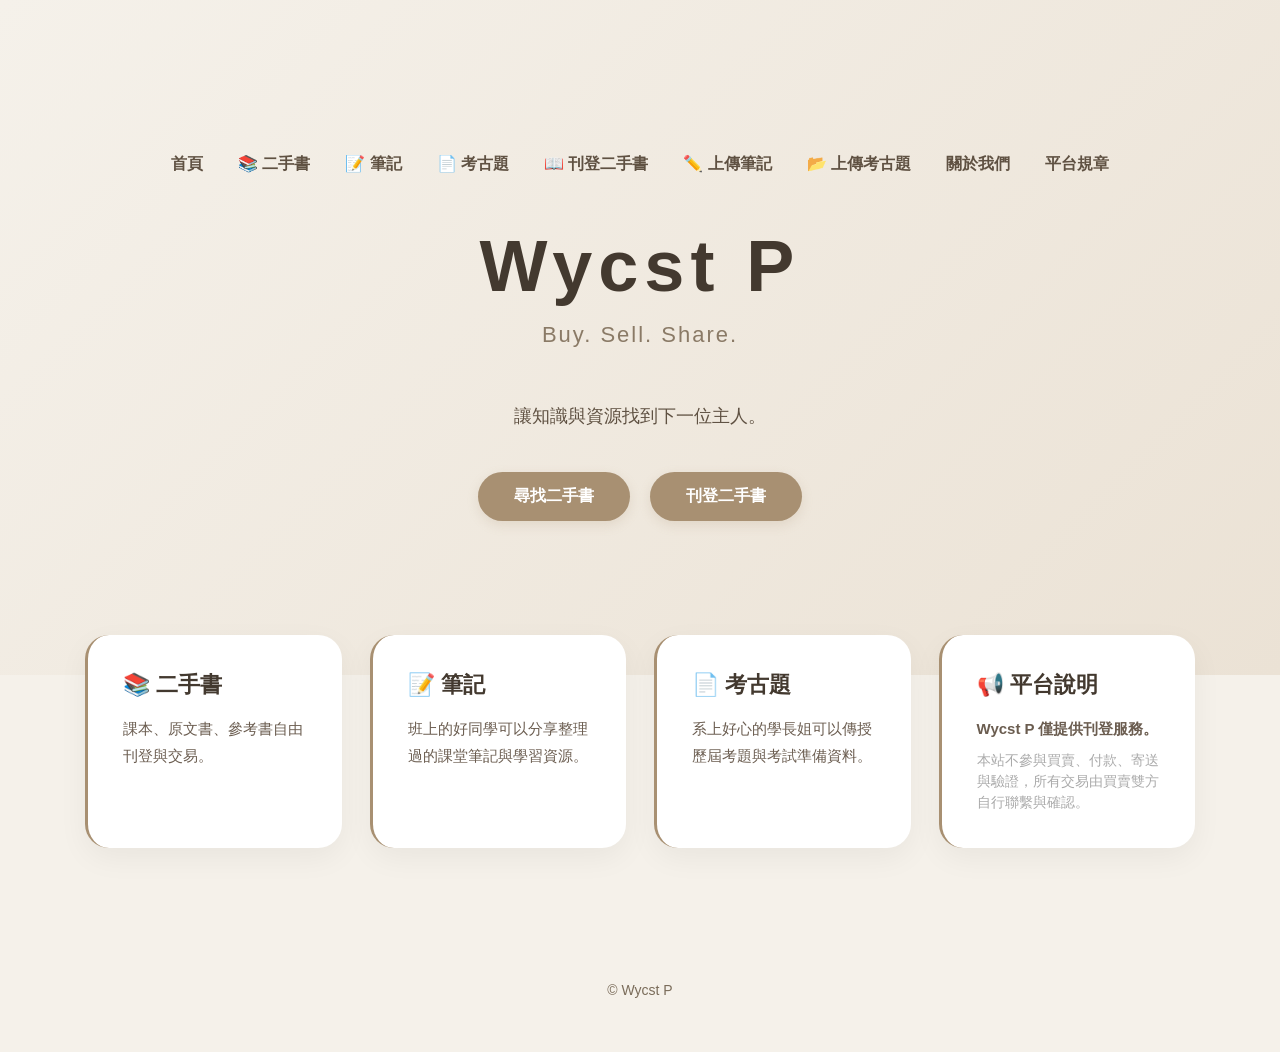
==== index.html @ 956724b0 "Add files via upload" ====
<!DOCTYPE html>
<html lang="zh-Hant">
<head>
  <meta charset="UTF-8">
  <meta name="viewport" content="width=device-width, initial-scale=1.0, maximum-scale=1.0, user-scalable=no">
  <title>Wycst P 二手書市集 | 讓知識與資源找到下一位主人</title>
  <link rel="stylesheet" href="style.css">
</head>
<body>
<header class="hero">
<nav class="navbar">

   <a href="index.html">首頁</a>

  <a href="books.html">📚 二手書</a>

  <a href="notes.html">📝 筆記</a>

  <a href="exams.html">📄 考古題</a>

  <a href="sell-book.html">📖 刊登二手書</a>

  <a href="sell-note.html">✏️ 上傳筆記</a>

  <a href="sell-exam.html">📂 上傳考古題</a>

  <a href="about.html">關於我們</a>
  
  <a href="terms.html">平台規章</a>
</nav>
  <h1>Wycst P</h1>
  <p class="subtitle">Buy. Sell. Share.</p>
  <p class="intro">讓知識與資源找到下一位主人。</p>
  <div class="hero-buttons">
    <a href="books.html">尋找二手書</a>
    <a href="sell-book.html">刊登二手書</a>
  </div>
</header>

<section class="features">
    <div class="feature-card" style="border-left: 3px solid #a89072;">
    <h2>📚 二手書</h2>
    <p>課本、原文書、參考書自由刊登與交易。</p>
  </div>
    <div class="feature-card" style="border-left: 3px solid #a89072;">
    <h2>📝 筆記</h2>
    <p>班上的好同學可以分享整理過的課堂筆記與學習資源。</p>
  </div>
  <div class="feature-card" style="border-left: 3px solid #a89072;">
    <h2>📄 考古題</h2>
    <p>系上好心的學長姐可以傳授歷屆考題與考試準備資料。</p>
  </div>
  <div class="feature-card" style="border-left: 3px solid #a89072;">
    <h2>📢 平台說明</h2>
    <p style="margin-bottom: 8px; font-weight: bold;">Wycst P 僅提供刊登服務。</p>
    <p style="font-size: 14px; color: #aaa; line-height: 1.5;">本站不參與買賣、付款、寄送與驗證，所有交易由買賣雙方自行聯繫與確認。</p>
  </div>
</section>

<footer>
  <p>© Wycst P</p>
</footer>
</body>
</html>
---- style.css ----
/* ==========================================
   Wycst P 二手書市集 - 全域文青木質調設定
   ========================================== */
body {
  margin: 0;
  font-family: "Noto Sans TC", sans-serif;
  background: #f5f1ea; 
  color: #3f3a35; 
}

.hero {
  min-height: 75vh;
  text-align: center;
  padding: 60px 20px;
  box-sizing: border-box;
  background: linear-gradient(135deg, #f5f1ea, #ebe2d5);
  display: flex;
  flex-direction: column;
  justify-content: center;
  align-items: center;
}

.navbar {
  display: flex;
  justify-content: center;
  gap: 35px;
  flex-wrap: wrap;
  margin-bottom: 50px;
}

.navbar a {
  text-decoration: none;
  color: #5f5142;
  font-weight: 600;
  font-size: 16px;
  transition: color 0.2s ease, transform 0.2s ease;
}

.navbar a:hover {
  color: #a89072;
  transform: translateY(-1px);
}

.hero h1 {
  font-size: 72px;
  margin: 0;
  letter-spacing: 6px;
  color: #43392f;
  font-weight: 800;
}

.subtitle {
  font-size: 22px;
  color: #8a7a66;
  margin-top: 15px;
  letter-spacing: 2px;
}

.intro {
  max-width: 650px;
  margin: 30px auto;
  font-size: 18px;
  line-height: 1.8;
  color: #5f5142;
}

.hero-buttons {
  display: flex;
  justify-content: center;
  gap: 20px;
  flex-wrap: wrap;
  margin-top: 10px;
}

.hero-buttons a {
  text-decoration: none;
  background: #a89072;
  color: white;
  padding: 14px 36px;
  border-radius: 999px;
  font-weight: 600;
  font-size: 16px;
  transition: all 0.2s ease;
  box-shadow: 0 4px 12px rgba(168, 144, 114, 0.2);
}

.hero-buttons a:hover {
  background: #8a7a66;
  transform: translateY(-2px);
  box-shadow: 0 6px 18px rgba(138, 122, 102, 0.3);
}

/* ==========================================
   首頁特色區塊 (Features) - 升級智慧自適應網格
   ========================================== */
.features {
  max-width: 1150px;
  margin: -40px auto 80px;
  padding: 0 20px;
  box-sizing: border-box;
  
  display: grid;
  grid-template-columns: repeat(auto-fit, minmax(250px, 1fr));
  gap: 28px;
}

.feature-card {
  background: white;
  padding: 35px;
  border-radius: 24px;
  box-sizing: border-box;
  box-shadow: 0 10px 30px rgba(0, 0, 0, 0.05);
  transition: transform 0.3s ease, box-shadow 0.3s ease;
}

.feature-card:hover {
  transform: translateY(-5px);
  box-shadow: 0 15px 35px rgba(138, 122, 102, 0.12);
}

.feature-card h2 {
  margin-top: 0;
  margin-bottom: 15px;
  color: #43392f;
  font-size: 22px;
}

.feature-card p {
  margin: 0;
  line-height: 1.8;
  color: #6b5d50;
  font-size: 15px;
}

/* ==========================================
   二手書市集網格 (Book Grid) - 支援中螢幕防擠壓
   ========================================== */
.product-section {
  max-width: 1200px;
  margin: 60px auto;
  padding: 0 20px;
}

.book-grid {
  display: grid;
  grid-template-columns: repeat(auto-fill, minmax(320px, 1fr));
  gap: 30px;
}

.book-card {
  background: white;
  border-radius: 24px;
  overflow: hidden;
  box-shadow: 0 10px 30px rgba(0, 0, 0, 0.05);
  transition: transform 0.3s ease;
  display: flex;
  flex-direction: column;
}

.book-card:hover {
  transform: translateY(-4px);
}

.book-card img {
  width: 100%;
  aspect-ratio: 3 / 4;
  object-fit: cover;
  background: #e8dccb;
  border-bottom: 1px solid #f2ece2;
}

.book-info {
  padding: 24px;
  display: flex;
  flex-direction: column;
  flex: 1;
}

.book-info h3 {
  margin-top: 0;
  margin-bottom: 12px;
  color: #43392f;
  font-size: 20px;
  line-height: 1.4;
}

.book-info p {
  color: #6b5d50;
  line-height: 1.6;
  font-size: 15px;
  margin: 6px 0;
}

.book-info strong {
  display: block;
  color: #a89072;
  font-size: 22px;
  margin: 15px 0 8px 0;
  font-weight: bold;
}

/* ==========================================
   📝 全域表單與按鈕樣式升級（精緻文青風外框）
   ========================================== */
input[type="text"],
input[type="email"],
input[type="password"],
input[type="number"],
textarea {
  width: 100%;
  box-sizing: border-box;
  padding: 12px 16px;
  border: 1.5px solid #dcd3c6;
  background-color: #faf8f5;
  border-radius: 12px;
  font-family: inherit;
  font-size: 15px;
  color: #3f3a35;
  outline: none;
  transition: all 0.2s ease;
}

input:focus, textarea:focus {
  border-color: #a89072;
  background-color: white;
  box-shadow: 0 0 0 3px rgba(168, 144, 114, 0.15);
}

button {
  background: #43392f;
  color: white;
  border: none;
  padding: 12px 24px;
  border-radius: 12px;
  font-size: 16px;
  font-weight: 600;
  cursor: pointer;
  transition: all 0.2s ease;
  font-family: inherit;
}

button:hover {
  background: #5f5142;
  transform: translateY(-1px);
}

input[type="file"] {
  padding: 8px 0;
  font-size: 14px;
  color: #6b5d50;
}

/* ==========================================
   頁尾與手機版 RWD 斷點優化
   ========================================== */
footer {
  text-align: center;
  padding: 40px 25px;
  color: #7a6c5a;
  font-size: 14px;
}

@media (max-width: 768px) {
  .hero {
    min-height: auto;
    padding: 80px 20px 60px 20px;
  }

  .hero h1 {
    font-size: 46px; 
    letter-spacing: 3px;
  }
  
  .subtitle {
    font-size: 18px;
  }

  .intro {
    font-size: 16px;
    margin: 25px auto;
  }

  .navbar {
    margin-bottom: 40px;
    gap: 20px;
  }

  .features {
    margin-top: 20px;
    margin-bottom: 50px;
  }
}
/* ==========================================
   手機版補強
   ========================================== */

@media (max-width: 768px) {

  html, body {
    overflow-x: hidden;
  }

  .navbar {
    gap: 10px;
    margin-bottom: 35px;
  }

  .navbar a {
    font-size: 14px;
    background: rgba(255,255,255,0.45);
    padding: 8px 12px;
    border-radius: 999px;
  }

  .hero-buttons a {
    width: 100%;
    max-width: 260px;
    text-align: center;
  }

  .product-section {
    margin: 35px auto;
    padding: 0 12px;
  }

  .book-grid {
    grid-template-columns: repeat(2, 1fr);
    gap: 12px;
  }

  .book-card {
    border-radius: 18px;
  }

  .book-info {
    padding: 14px;
  }

  .book-info h3 {
    font-size: 15px;
  }

  .book-info p {
    font-size: 12px;
  }

  .book-info strong {
    font-size: 16px;
  }

  .feature-card {
    padding: 24px;
  }
}

@media (max-width: 380px) {

  .book-grid {
    grid-template-columns: 1fr;
  }

}
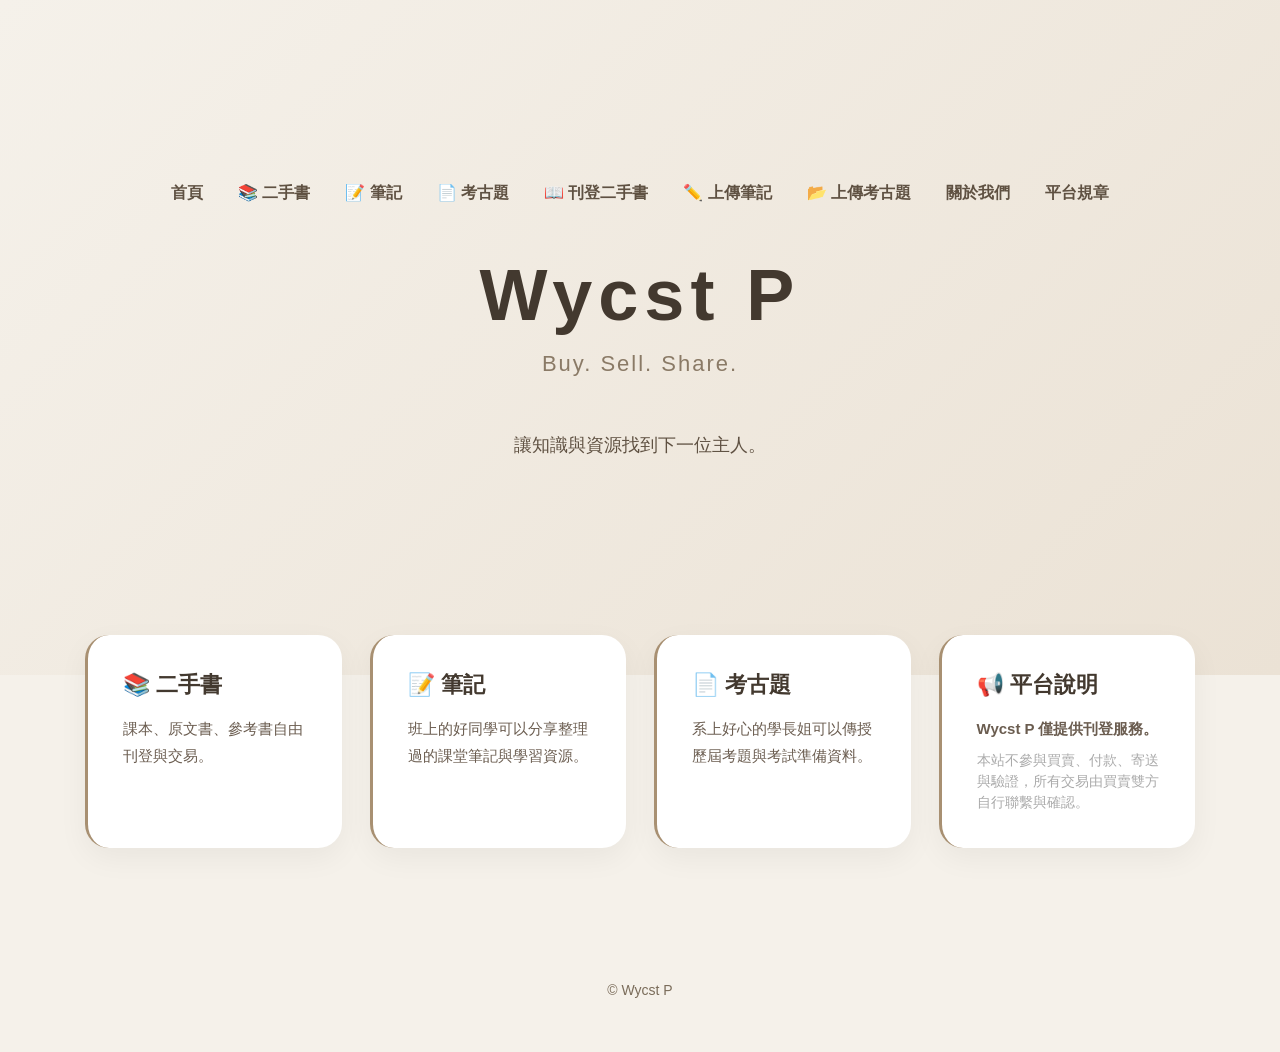
==== commit 6bd7f48d: "Add files via upload" ====
--- a/index.html
+++ b/index.html
@@ -31,10 +31,6 @@
   <h1>Wycst P</h1>
   <p class="subtitle">Buy. Sell. Share.</p>
   <p class="intro">讓知識與資源找到下一位主人。</p>
-  <div class="hero-buttons">
-    <a href="books.html">尋找二手書</a>
-    <a href="sell-book.html">刊登二手書</a>
-  </div>
 </header>
 
 <section class="features">
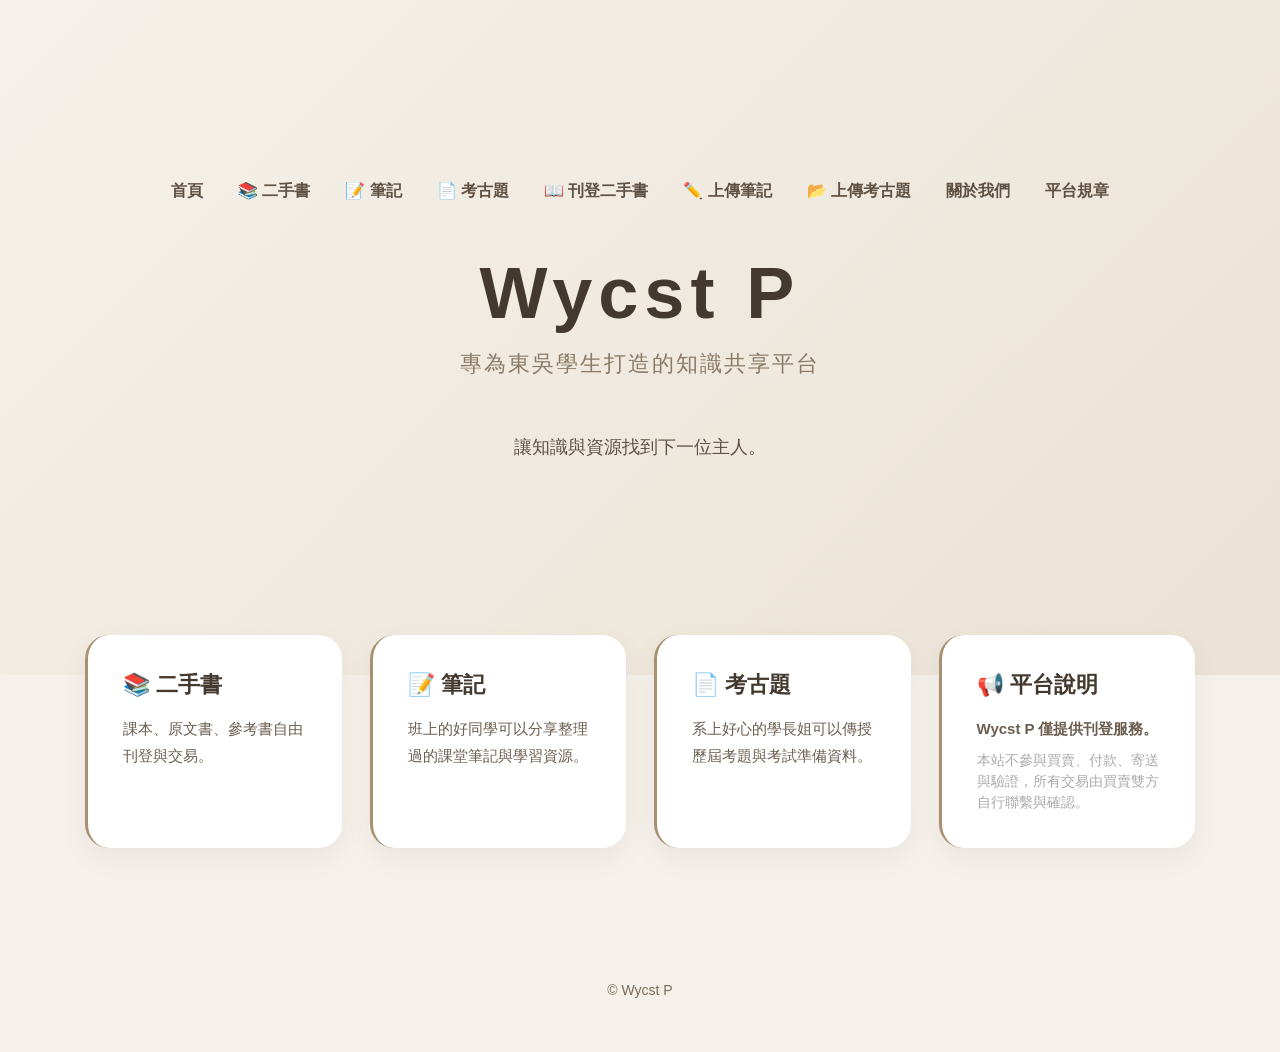
==== commit 6b8f4949: "Add files via upload" ====
--- a/index.html
+++ b/index.html
@@ -29,7 +29,7 @@
   <a href="terms.html">平台規章</a>
 </nav>
   <h1>Wycst P</h1>
-  <p class="subtitle">Buy. Sell. Share.</p>
+  <p class="subtitle">專為東吳學生打造的知識共享平台</p>
   <p class="intro">讓知識與資源找到下一位主人。</p>
 </header>
 
